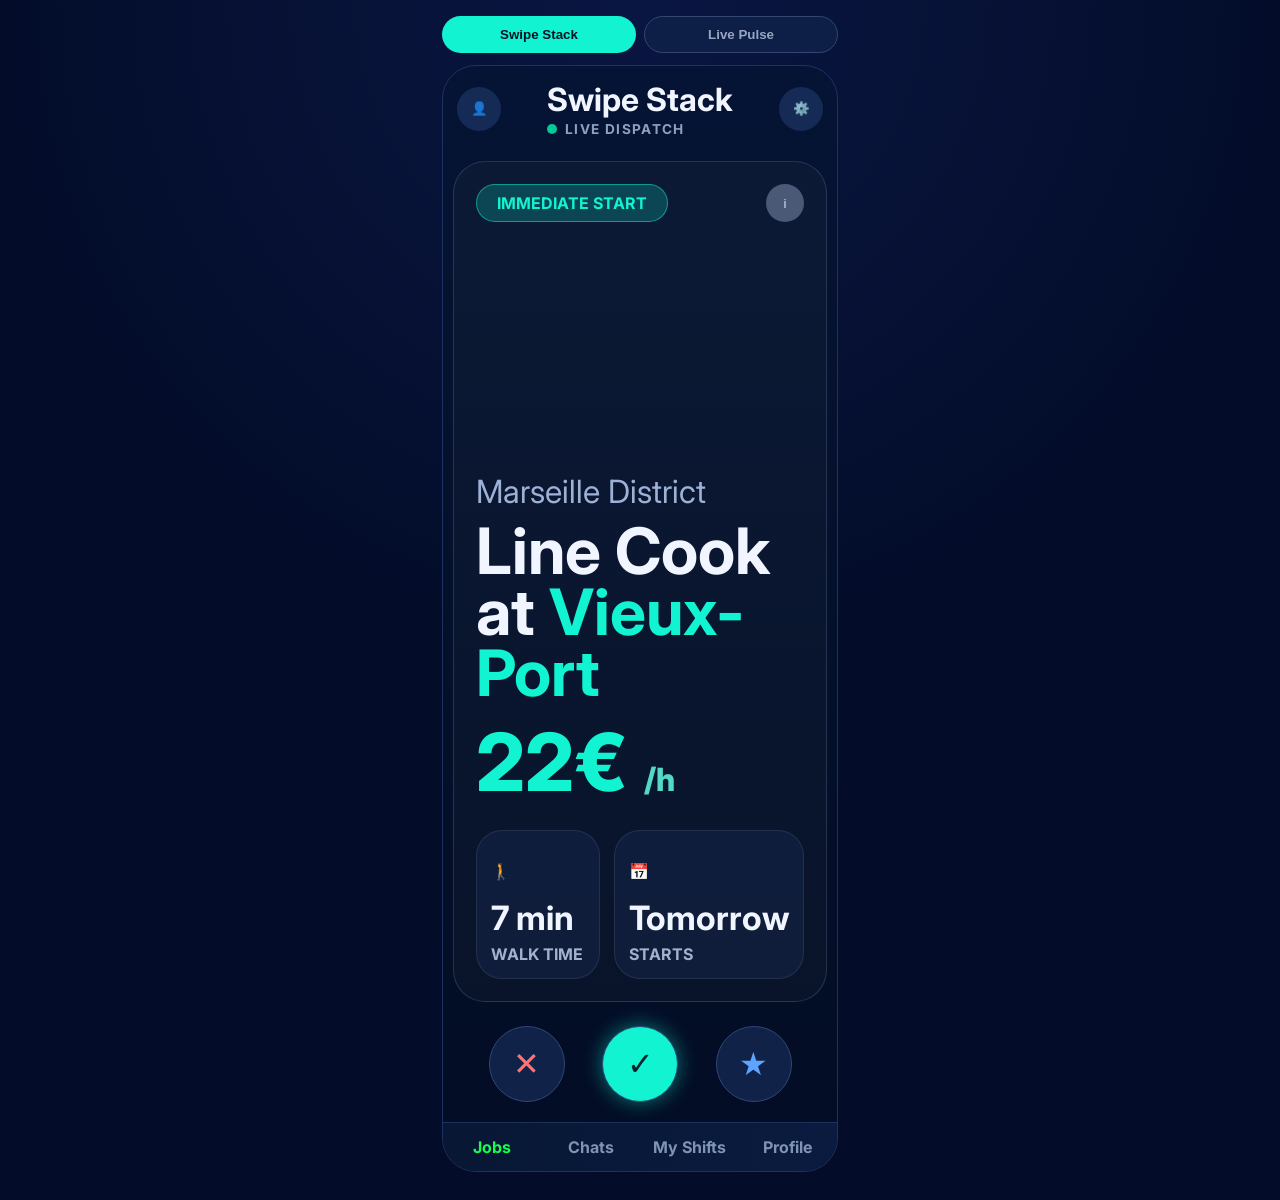
==== index.html @ 326748e1 "Add GitHub Pages deployment and preview guide" ====
<!DOCTYPE html>
<html lang="en">
  <head>
    <meta charset="UTF-8" />
    <meta name="viewport" content="width=device-width, initial-scale=1.0" />
    <title>JobSwipe MVP</title>
    <link rel="preconnect" href="https://fonts.googleapis.com" />
    <link rel="preconnect" href="https://fonts.gstatic.com" crossorigin />
    <link
      href="https://fonts.googleapis.com/css2?family=Inter:wght@400;500;600;700;800&display=swap"
      rel="stylesheet"
    />
    <link rel="stylesheet" href="styles.css" />
  </head>
  <body>
    <main class="app-shell">
      <header class="top-switcher">
        <button class="mode-btn active" data-mode="swipe">Swipe Stack</button>
        <button class="mode-btn" data-mode="pulse">Live Pulse</button>
      </header>

      <section class="phone" id="swipe-screen" aria-label="Swipe Stack screen">
        <div class="screen-header">
          <button class="circle-btn">👤</button>
          <div class="title-wrap">
            <h1>Swipe Stack</h1>
            <p><span class="dot"></span>LIVE DISPATCH</p>
          </div>
          <button class="circle-btn">⚙️</button>
        </div>

        <article class="map-card">
          <div class="badge">IMMEDIATE START</div>
          <button class="info-btn">i</button>

          <div class="job-copy">
            <p class="area">Marseille District</p>
            <h2>Line Cook at <span>Vieux-Port</span></h2>
            <p class="rate">22€ <small>/h</small></p>
          </div>

          <div class="meta-row">
            <div class="meta-card">
              <p class="meta-icon">🚶</p>
              <p class="meta-main">7 min</p>
              <p class="meta-label">WALK TIME</p>
            </div>
            <div class="meta-card">
              <p class="meta-icon">📅</p>
              <p class="meta-main">Tomorrow</p>
              <p class="meta-label">STARTS</p>
            </div>
          </div>
        </article>

        <div class="action-row">
          <button class="action reject">✕</button>
          <button class="action accept">✓</button>
          <button class="action save">★</button>
        </div>

        <nav class="bottom-nav">
          <a class="active" href="#">Jobs</a>
          <a href="#">Chats</a>
          <a href="#">My Shifts</a>
          <a href="#">Profile</a>
        </nav>
      </section>

      <section class="phone hidden" id="pulse-screen" aria-label="Live Pulse screen">
        <div class="screen-header">
          <button class="circle-btn">☰</button>
          <div class="title-wrap">
            <h1>Live Pulse</h1>
          </div>
          <button class="circle-btn">🔔</button>
        </div>

        <article class="radar-card">
          <div class="radar-head">
            <div>
              <p class="muted">CANDIDATE RADAR</p>
              <h2>Marseille, FR</h2>
            </div>
            <div class="pill">● LIVE</div>
          </div>
          <div class="radar-map">
            <div class="circle c1"></div>
            <div class="circle c2"></div>
            <div class="circle c3"></div>
            <button class="dispatch">Dispatch All</button>
          </div>
        </article>

        <div class="roles-head">
          <h2>Open Roles</h2>
          <a href="#">View All →</a>
        </div>

        <div class="roles-grid">
          <article class="role-card">
            <p class="tag urgent">URGENT</p>
            <h3>Server</h3>
            <p>4 spots open</p>
          </article>
          <article class="role-card">
            <p class="tag">STANDARD</p>
            <h3>Barista</h3>
            <p>2 spots open</p>
          </article>
        </div>

        <article class="mixologist">
          <div>
            <h3>Mixologist</h3>
            <p>Vieux-Port Location</p>
          </div>
          <span>+5</span>
        </article>

        <button class="instant-dispatch">⚡ Instant Dispatch</button>

        <nav class="bottom-nav">
          <a class="active" href="#">Pulse</a>
          <a href="#">Jobs</a>
          <a href="#">+</a>
          <a href="#">Messages</a>
          <a href="#">Profile</a>
        </nav>
      </section>
    </main>

    <script src="script.js"></script>
  </body>
</html>
---- styles.css ----
:root {
  --bg: #030d2a;
  --panel: #0d1a3a;
  --panel-soft: #132244;
  --text: #f1f5ff;
  --muted: #8ea0c2;
  --accent: #11f3d1;
  --accent-2: #14ff4e;
}

* {
  box-sizing: border-box;
}

body {
  margin: 0;
  font-family: Inter, system-ui, sans-serif;
  color: var(--text);
  background: radial-gradient(circle at top, #0a1642, var(--bg) 48%);
  min-height: 100vh;
}

.app-shell {
  width: min(100%, 420px);
  margin: 0 auto;
  padding: 16px 12px 28px;
}

.top-switcher {
  display: flex;
  gap: 8px;
  margin-bottom: 12px;
}

.mode-btn {
  flex: 1;
  border: 1px solid #314670;
  background: #0d1f46;
  color: #98a6c2;
  border-radius: 999px;
  padding: 10px;
  font-weight: 600;
}

.mode-btn.active {
  color: #041227;
  background: var(--accent);
  border-color: transparent;
}

.phone {
  border: 1px solid #1f325f;
  border-radius: 34px;
  background: linear-gradient(180deg, #051434, #03102b 55%, #030c24);
  overflow: hidden;
}

.screen-header {
  padding: 14px;
  display: flex;
  align-items: center;
  justify-content: space-between;
}

.circle-btn {
  width: 44px;
  height: 44px;
  border-radius: 50%;
  border: 0;
  color: #cbdbff;
  background: #152a54;
}

.title-wrap h1 {
  margin: 0;
  text-align: center;
  font-size: 2rem;
}

.title-wrap p {
  margin: 2px 0 0;
  color: var(--muted);
  font-weight: 700;
  letter-spacing: 0.1em;
  font-size: 0.85rem;
}

.dot {
  width: 10px;
  height: 10px;
  border-radius: 50%;
  background: #00c997;
  display: inline-block;
  margin-right: 8px;
}

.map-card,
.radar-card {
  margin: 10px;
  border-radius: 32px;
  border: 1px solid rgba(200, 220, 255, 0.15);
  background: linear-gradient(rgba(15, 28, 55, 0.72), rgba(10, 21, 44, 0.9)),
    url("https://images.unsplash.com/photo-1502920917128-1aa500764b95?q=80&w=1200&auto=format&fit=crop")
      center/cover;
  min-height: 520px;
  padding: 22px;
  position: relative;
}

.badge {
  display: inline-block;
  background: rgba(17, 243, 209, 0.2);
  color: var(--accent);
  border: 1px solid rgba(17, 243, 209, 0.5);
  border-radius: 999px;
  padding: 8px 20px;
  font-weight: 700;
}

.info-btn {
  position: absolute;
  right: 22px;
  top: 22px;
  border: 0;
  width: 38px;
  height: 38px;
  border-radius: 50%;
  color: #d2deef;
  background: rgba(190, 210, 239, 0.35);
}

.job-copy {
  margin-top: 250px;
}

.area {
  color: #9cb1d5;
  font-size: 2rem;
  margin: 0;
}

.job-copy h2 {
  font-size: 4rem;
  line-height: 0.95;
  margin: 10px 0;
}

.job-copy h2 span,
.rate {
  color: var(--accent);
}

.rate {
  font-size: 5rem;
  margin: 0;
  font-weight: 800;
}

.rate small {
  font-size: 2rem;
  color: #53d9c7;
}

.meta-row {
  display: grid;
  grid-template-columns: 1fr 1fr;
  gap: 14px;
  margin-top: 20px;
}

.meta-card {
  border-radius: 26px;
  background: rgba(19, 34, 68, 0.7);
  border: 1px solid rgba(200, 220, 255, 0.1);
  padding: 14px;
}

.meta-main {
  font-size: 2.1rem;
  font-weight: 700;
  margin: 8px 0 6px;
}

.meta-label {
  margin: 0;
  color: #a2b2ce;
  font-weight: 700;
}

.action-row {
  display: flex;
  justify-content: space-evenly;
  padding: 14px 8px 20px;
}

.action {
  width: 76px;
  height: 76px;
  border-radius: 50%;
  border: 1px solid #2f4678;
  background: #102247;
  color: #8ea2c3;
  font-size: 2rem;
}

.action.accept {
  background: var(--accent);
  color: #03232b;
  box-shadow: 0 0 20px rgba(17, 243, 209, 0.45);
}

.action.reject {
  color: #ff7272;
}

.action.save {
  color: #5ca4ff;
}

.bottom-nav {
  display: grid;
  grid-template-columns: repeat(4, 1fr);
  border-top: 1px solid #1d315d;
  background: linear-gradient(90deg, #071734, #0b1b3f);
}

#pulse-screen .bottom-nav {
  grid-template-columns: repeat(5, 1fr);
}

.bottom-nav a {
  text-align: center;
  text-decoration: none;
  color: #7f93b5;
  padding: 14px 4px;
  font-weight: 700;
}

.bottom-nav a.active {
  color: var(--accent-2);
}

.hidden {
  display: none;
}

.radar-card {
  min-height: 320px;
}

.radar-head {
  display: flex;
  justify-content: space-between;
}

.radar-head h2 {
  margin: 4px 0 0;
  font-size: 2rem;
}

.muted {
  margin: 0;
  color: #95a6c6;
  letter-spacing: 0.08em;
  font-weight: 700;
}

.pill {
  background: rgba(19, 255, 84, 0.15);
  color: var(--accent-2);
  padding: 8px 16px;
  border-radius: 999px;
  font-weight: 700;
  height: fit-content;
}

.radar-map {
  margin-top: 16px;
  min-height: 190px;
  border-radius: 24px;
  position: relative;
  background: rgba(15, 31, 59, 0.65);
  overflow: hidden;
}

.circle {
  position: absolute;
  border: 2px solid rgba(20, 255, 78, 0.45);
  border-radius: 50%;
}

.c1 {
  width: 210px;
  height: 210px;
  left: calc(50% - 105px);
  top: 0;
}

.c2 {
  width: 120px;
  height: 120px;
  left: calc(50% - 60px);
  top: 45px;
}

.c3 {
  width: 14px;
  height: 14px;
  left: calc(50% - 7px);
  top: 96px;
  background: var(--accent-2);
}

.dispatch {
  position: absolute;
  right: 12px;
  bottom: 12px;
  border: 0;
  border-radius: 999px;
  background: var(--accent-2);
  color: #052714;
  font-weight: 800;
  padding: 10px 18px;
}

.roles-head {
  display: flex;
  justify-content: space-between;
  align-items: baseline;
  padding: 0 16px;
}

.roles-head h2 {
  font-size: 2.4rem;
}

.roles-head a {
  color: var(--accent-2);
  font-weight: 700;
  text-decoration: none;
}

.roles-grid {
  display: grid;
  grid-template-columns: 1fr 1fr;
  gap: 12px;
  padding: 0 12px;
}

.role-card,
.mixologist {
  border-radius: 22px;
  border: 1px solid rgba(180, 200, 232, 0.16);
  background: #101f44;
  padding: 16px;
}

.role-card h3,
.mixologist h3 {
  margin: 12px 0 4px;
  font-size: 2.5rem;
}

.role-card p,
.mixologist p {
  margin: 0;
  color: #9fb0cb;
  font-size: 1.7rem;
}

.tag {
  color: #9ab0d4;
  font-weight: 700;
}

.tag.urgent {
  color: #ff7489;
}

.mixologist {
  margin: 12px;
  display: flex;
  justify-content: space-between;
  align-items: center;
}

.mixologist span {
  background: #22375f;
  width: 44px;
  height: 44px;
  border-radius: 50%;
  display: inline-grid;
  place-items: center;
  font-weight: 800;
}

.instant-dispatch {
  display: block;
  margin: 0 12px 12px;
  width: calc(100% - 24px);
  border: 0;
  border-radius: 999px;
  background: var(--accent-2);
  color: #02240f;
  font-size: 1.8rem;
  font-weight: 800;
  padding: 14px;
}

@media (max-width: 420px) {
  html {
    font-size: 10px;
  }
}
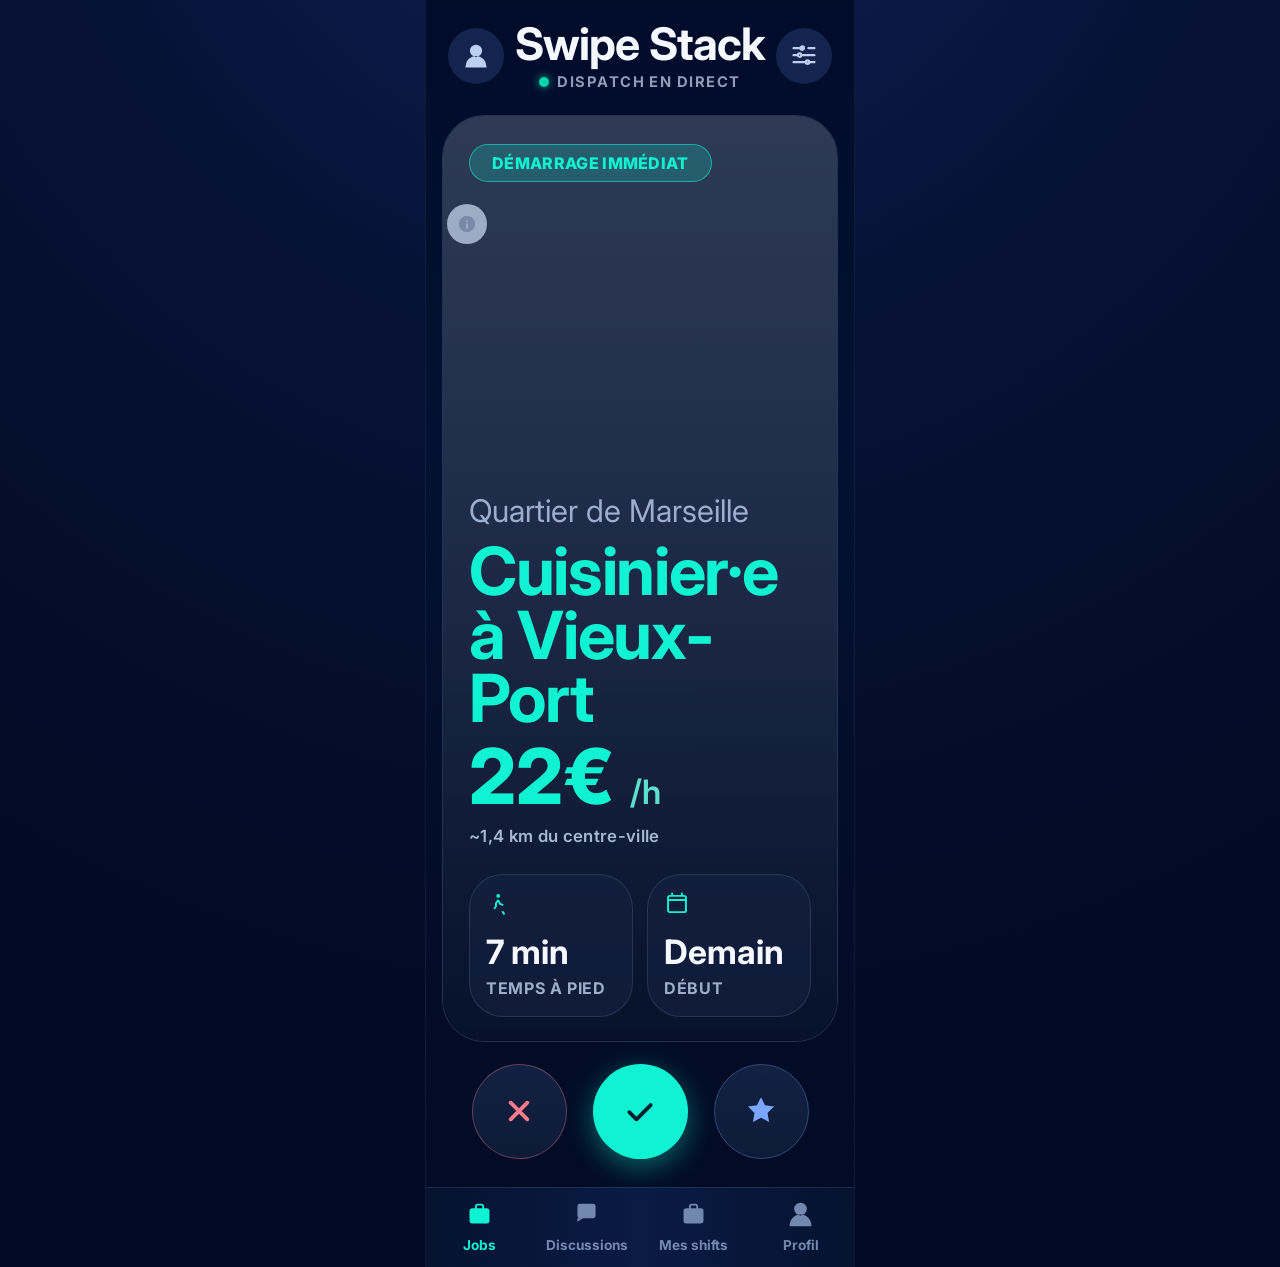
==== commit da86b8b4: "Polish light mode visual design" ====
--- a/index.html
+++ b/index.html
@@ -1,9 +1,9 @@
 <!DOCTYPE html>
-<html lang="en">
+<html lang="fr">
   <head>
     <meta charset="UTF-8" />
     <meta name="viewport" content="width=device-width, initial-scale=1.0" />
-    <title>JobSwipe MVP</title>
+    <title>JobSwipe — Swipe Stack</title>
     <link rel="preconnect" href="https://fonts.googleapis.com" />
     <link rel="preconnect" href="https://fonts.gstatic.com" crossorigin />
     <link
@@ -13,122 +13,89 @@
     <link rel="stylesheet" href="styles.css" />
   </head>
   <body>
-    <main class="app-shell">
-      <header class="top-switcher">
-        <button class="mode-btn active" data-mode="swipe">Swipe Stack</button>
-        <button class="mode-btn" data-mode="pulse">Live Pulse</button>
+    <svg class="svg-sprite" xmlns="http://www.w3.org/2000/svg" aria-hidden="true">
+      <symbol id="i-user" viewBox="0 0 24 24"><path d="M12 12.75a5.25 5.25 0 1 0 0-10.5 5.25 5.25 0 0 0 0 10.5ZM3 21a9 9 0 1 1 18 0v.75H3V21Z"/></symbol>
+      <symbol id="i-sliders" viewBox="0 0 24 24"><path d="M3 5.25h8.25M15.75 5.25H21M9 5.25a1.5 1.5 0 1 1 3 0 1.5 1.5 0 0 1-3 0Zm-6 6h3.75M11.25 11.25H21m-11.25 0a1.5 1.5 0 1 1-3 0 1.5 1.5 0 0 1 3 0Zm-6.75 6h9.75M15.75 17.25H21m-7.5 0a1.5 1.5 0 1 1 3 0 1.5 1.5 0 0 1-3 0Z" fill="none" stroke="currentColor" stroke-width="1.8" stroke-linecap="round" stroke-linejoin="round"/></symbol>
+      <symbol id="i-info" viewBox="0 0 24 24"><path d="M12 2.25a9.75 9.75 0 1 0 0 19.5 9.75 9.75 0 0 0 0-19.5Zm0 5.25a1.125 1.125 0 1 1 0 2.25 1.125 1.125 0 0 1 0-2.25Zm1.125 9.75h-2.25v-6h2.25v6Z"/></symbol>
+      <symbol id="i-walk" viewBox="0 0 24 24"><path d="M13 4.5a1.75 1.75 0 1 1-3.5 0 1.75 1.75 0 0 1 3.5 0Zm-3 3.25 2.2.65 1.3 2.6 2.75 1.15-.7 1.65-3.35-1.4-1.1-2.15-1.05 1.4v2.7L8.2 17.1l-1.4-1.1 1.5-1.95v-2.95l1.7-2.35Zm5.85 10.4 1.95 3.1-1.55.95-1.95-3.1 1.55-.95Z"/></symbol>
+      <symbol id="i-calendar" viewBox="0 0 24 24"><path d="M7.5 2.25v2.25M16.5 2.25v2.25M3.75 8.25h16.5M5.25 4.5h13.5a1.5 1.5 0 0 1 1.5 1.5v12a1.5 1.5 0 0 1-1.5 1.5H5.25a1.5 1.5 0 0 1-1.5-1.5V6a1.5 1.5 0 0 1 1.5-1.5Z" fill="none" stroke="currentColor" stroke-width="1.8" stroke-linecap="round" stroke-linejoin="round"/></symbol>
+      <symbol id="i-x" viewBox="0 0 24 24"><path d="m6.75 6.75 10.5 10.5m0-10.5-10.5 10.5" fill="none" stroke="currentColor" stroke-width="2.4" stroke-linecap="round"/></symbol>
+      <symbol id="i-check" viewBox="0 0 24 24"><path d="m5.25 12.75 4.5 4.5 9-9" fill="none" stroke="currentColor" stroke-width="2.4" stroke-linecap="round" stroke-linejoin="round"/></symbol>
+      <symbol id="i-star" viewBox="0 0 24 24"><path d="m12 3.25 2.54 5.15 5.69.83-4.11 4.01.97 5.67L12 16.23l-5.09 2.68.97-5.67-4.11-4.01 5.69-.83L12 3.25Z"/></symbol>
+      <symbol id="i-briefcase" viewBox="0 0 24 24"><path d="M8.25 5.25a2.25 2.25 0 0 1 2.25-2.25h3a2.25 2.25 0 0 1 2.25 2.25v1.5h2.25A2.25 2.25 0 0 1 20.25 9v8.25a2.25 2.25 0 0 1-2.25 2.25H6A2.25 2.25 0 0 1 3.75 17.25V9A2.25 2.25 0 0 1 6 6.75h2.25v-1.5Zm1.5 0v1.5h4.5v-1.5a.75.75 0 0 0-.75-.75h-3a.75.75 0 0 0-.75.75Z"/></symbol>
+      <symbol id="i-chat" viewBox="0 0 24 24"><path d="M4.5 5.25A2.25 2.25 0 0 1 6.75 3h10.5a2.25 2.25 0 0 1 2.25 2.25v7.5A2.25 2.25 0 0 1 17.25 15H9l-4.5 3v-3H6.75A2.25 2.25 0 0 1 4.5 12.75v-7.5Z"/></symbol>
+    </svg>
+
+    <main class="phone" aria-label="Écran Swipe Stack">
+      <header class="screen-header">
+        <button class="circle-btn" aria-label="Profil"><svg><use href="#i-user"/></svg></button>
+        <div class="title-wrap">
+          <h1>Swipe Stack</h1>
+          <p><span class="dot"></span><span data-i18n="liveDispatch">DISPATCH EN DIRECT</span></p>
+        </div>
+        <button class="circle-btn" id="settings-toggle" aria-label="Paramètres"><svg><use href="#i-sliders"/></svg></button>
       </header>
 
-      <section class="phone" id="swipe-screen" aria-label="Swipe Stack screen">
-        <div class="screen-header">
-          <button class="circle-btn">👤</button>
-          <div class="title-wrap">
-            <h1>Swipe Stack</h1>
-            <p><span class="dot"></span>LIVE DISPATCH</p>
-          </div>
-          <button class="circle-btn">⚙️</button>
+      <article class="map-card">
+        <iframe
+          class="map-bg"
+          title="Carte de la zone du job"
+          loading="lazy"
+          referrerpolicy="no-referrer-when-downgrade"
+          src="https://www.google.com/maps?q=Vieux-Port%2C+Marseille&z=13&output=embed"
+        ></iframe>
+        <div class="map-overlay" aria-hidden="true"></div>
+
+        <div class="badge" data-i18n="urgent">DÉMARRAGE IMMÉDIAT</div>
+        <button class="info-btn" aria-label="Info"><svg><use href="#i-info"/></svg></button>
+
+        <div class="job-copy">
+          <p class="area" data-i18n="district">Quartier de Marseille</p>
+          <h2><span data-i18n="lineCookAt">Cuisinier·e à</span> <span>Vieux-Port</span></h2>
+          <p class="rate">22€ <small>/h</small></p>
+          <p class="distance" data-i18n="distance">~1,4 km du centre-ville</p>
         </div>
 
-        <article class="map-card">
-          <div class="badge">IMMEDIATE START</div>
-          <button class="info-btn">i</button>
+        <div class="meta-row">
+          <div class="meta-card">
+            <svg class="meta-icon"><use href="#i-walk"/></svg>
+            <p class="meta-main">7 min</p>
+            <p class="meta-label" data-i18n="walkTime">TEMPS À PIED</p>
+          </div>
+          <div class="meta-card">
+            <svg class="meta-icon"><use href="#i-calendar"/></svg>
+            <p class="meta-main" data-i18n="tomorrow">Demain</p>
+            <p class="meta-label" data-i18n="starts">DÉBUT</p>
+          </div>
+        </div>
+      </article>
 
-          <div class="job-copy">
-            <p class="area">Marseille District</p>
-            <h2>Line Cook at <span>Vieux-Port</span></h2>
-            <p class="rate">22€ <small>/h</small></p>
-          </div>
+      <div class="action-row">
+        <button class="action reject" aria-label="Refuser"><svg><use href="#i-x"/></svg></button>
+        <button class="action accept" aria-label="Accepter"><svg><use href="#i-check"/></svg></button>
+        <button class="action save" aria-label="Favori"><svg><use href="#i-star"/></svg></button>
+      </div>
 
-          <div class="meta-row">
-            <div class="meta-card">
-              <p class="meta-icon">🚶</p>
-              <p class="meta-main">7 min</p>
-              <p class="meta-label">WALK TIME</p>
-            </div>
-            <div class="meta-card">
-              <p class="meta-icon">📅</p>
-              <p class="meta-main">Tomorrow</p>
-              <p class="meta-label">STARTS</p>
-            </div>
-          </div>
-        </article>
+      <nav class="bottom-nav">
+        <a class="active" href="#"><svg><use href="#i-briefcase"/></svg><span data-i18n="jobs">Jobs</span></a>
+        <a href="#"><svg><use href="#i-chat"/></svg><span data-i18n="chats">Discussions</span></a>
+        <a href="#"><svg><use href="#i-briefcase"/></svg><span data-i18n="shifts">Mes shifts</span></a>
+        <a href="#"><svg><use href="#i-user"/></svg><span data-i18n="profile">Profil</span></a>
+      </nav>
+    </main>
 
-        <div class="action-row">
-          <button class="action reject">✕</button>
-          <button class="action accept">✓</button>
-          <button class="action save">★</button>
-        </div>
-
-        <nav class="bottom-nav">
-          <a class="active" href="#">Jobs</a>
-          <a href="#">Chats</a>
-          <a href="#">My Shifts</a>
-          <a href="#">Profile</a>
-        </nav>
-      </section>
-
-      <section class="phone hidden" id="pulse-screen" aria-label="Live Pulse screen">
-        <div class="screen-header">
-          <button class="circle-btn">☰</button>
-          <div class="title-wrap">
-            <h1>Live Pulse</h1>
-          </div>
-          <button class="circle-btn">🔔</button>
-        </div>
-
-        <article class="radar-card">
-          <div class="radar-head">
-            <div>
-              <p class="muted">CANDIDATE RADAR</p>
-              <h2>Marseille, FR</h2>
-            </div>
-            <div class="pill">● LIVE</div>
-          </div>
-          <div class="radar-map">
-            <div class="circle c1"></div>
-            <div class="circle c2"></div>
-            <div class="circle c3"></div>
-            <button class="dispatch">Dispatch All</button>
-          </div>
-        </article>
-
-        <div class="roles-head">
-          <h2>Open Roles</h2>
-          <a href="#">View All →</a>
-        </div>
-
-        <div class="roles-grid">
-          <article class="role-card">
-            <p class="tag urgent">URGENT</p>
-            <h3>Server</h3>
-            <p>4 spots open</p>
-          </article>
-          <article class="role-card">
-            <p class="tag">STANDARD</p>
-            <h3>Barista</h3>
-            <p>2 spots open</p>
-          </article>
-        </div>
-
-        <article class="mixologist">
-          <div>
-            <h3>Mixologist</h3>
-            <p>Vieux-Port Location</p>
-          </div>
-          <span>+5</span>
-        </article>
-
-        <button class="instant-dispatch">⚡ Instant Dispatch</button>
-
-        <nav class="bottom-nav">
-          <a class="active" href="#">Pulse</a>
-          <a href="#">Jobs</a>
-          <a href="#">+</a>
-          <a href="#">Messages</a>
-          <a href="#">Profile</a>
-        </nav>
-      </section>
-    </main>
+    <aside class="settings-panel" id="settings-panel" aria-hidden="true">
+      <h3>Paramètres</h3>
+      <label class="setting-row">
+        <span>Mode clair</span>
+        <input id="theme-toggle" type="checkbox" />
+      </label>
+      <label class="setting-row">
+        <span>English mode</span>
+        <input id="lang-toggle" type="checkbox" />
+      </label>
+      <button id="settings-close" class="settings-close">Fermer</button>
+    </aside>
 
     <script src="script.js"></script>
   </body>
--- a/styles.css
+++ b/styles.css
@@ -1,414 +1,324 @@
 :root {
-  --bg: #030d2a;
-  --panel: #0d1a3a;
-  --panel-soft: #132244;
-  --text: #f1f5ff;
-  --muted: #8ea0c2;
-  --accent: #11f3d1;
-  --accent-2: #14ff4e;
-}
-
-* {
-  box-sizing: border-box;
-}
+  --bg-top: #071237;
+  --bg-bottom: #020b24;
+  --text: #f5f8ff;
+  --teal: #10f3d2;
+  --teal-soft: rgba(16, 243, 210, 0.2);
+  --blue-icon: #7ba6ff;
+  --danger: #ff7b8b;
+}
+
+* { box-sizing: border-box; }
 
 body {
   margin: 0;
+  min-height: 100vh;
+  display: grid;
+  place-items: center;
   font-family: Inter, system-ui, sans-serif;
+  background: radial-gradient(circle at 50% -20%, #12235a 0%, var(--bg-top) 35%, var(--bg-bottom) 78%);
   color: var(--text);
-  background: radial-gradient(circle at top, #0a1642, var(--bg) 48%);
+}
+
+.svg-sprite { width: 0; height: 0; position: absolute; }
+
+.phone {
+  width: min(100vw, 430px);
   min-height: 100vh;
-}
-
-.app-shell {
-  width: min(100%, 420px);
-  margin: 0 auto;
-  padding: 16px 12px 28px;
-}
-
-.top-switcher {
-  display: flex;
-  gap: 8px;
-  margin-bottom: 12px;
-}
-
-.mode-btn {
-  flex: 1;
-  border: 1px solid #314670;
-  background: #0d1f46;
-  color: #98a6c2;
-  border-radius: 999px;
-  padding: 10px;
-  font-weight: 600;
-}
-
-.mode-btn.active {
-  color: #041227;
-  background: var(--accent);
-  border-color: transparent;
-}
-
-.phone {
-  border: 1px solid #1f325f;
-  border-radius: 34px;
-  background: linear-gradient(180deg, #051434, #03102b 55%, #030c24);
-  overflow: hidden;
+  background: linear-gradient(180deg, #010c2b 0%, #041031 35%, #020b23 100%);
+  position: relative;
+  border-inline: 1px solid rgba(160, 186, 238, 0.08);
 }
 
 .screen-header {
-  padding: 14px;
   display: flex;
   align-items: center;
   justify-content: space-between;
+  padding: 22px 22px 16px;
 }
 
 .circle-btn {
-  width: 44px;
-  height: 44px;
+  width: 56px;
+  height: 56px;
   border-radius: 50%;
-  border: 0;
-  color: #cbdbff;
-  background: #152a54;
-}
-
-.title-wrap h1 {
-  margin: 0;
-  text-align: center;
-  font-size: 2rem;
-}
-
-.title-wrap p {
-  margin: 2px 0 0;
-  color: var(--muted);
-  font-weight: 700;
-  letter-spacing: 0.1em;
-  font-size: 0.85rem;
-}
-
+  border: none;
+  background: #13254e;
+  color: #bcd0f2;
+  display: grid;
+  place-items: center;
+}
+
+.circle-btn svg { width: 28px; height: 28px; fill: currentColor; }
+
+.title-wrap { text-align: center; }
+.title-wrap h1 { margin: 0; font-size: 2.8rem; line-height: 1; letter-spacing: -0.02em; }
+.title-wrap p { margin: 6px 0 0; color: #8f9db8; font-weight: 700; letter-spacing: 0.1em; font-size: 0.92rem; }
 .dot {
+  display: inline-block;
   width: 10px;
   height: 10px;
+  margin-right: 8px;
   border-radius: 50%;
-  background: #00c997;
-  display: inline-block;
-  margin-right: 8px;
-}
-
-.map-card,
-.radar-card {
-  margin: 10px;
-  border-radius: 32px;
-  border: 1px solid rgba(200, 220, 255, 0.15);
-  background: linear-gradient(rgba(15, 28, 55, 0.72), rgba(10, 21, 44, 0.9)),
-    url("https://images.unsplash.com/photo-1502920917128-1aa500764b95?q=80&w=1200&auto=format&fit=crop")
-      center/cover;
-  min-height: 520px;
-  padding: 22px;
+  background: #00d6ab;
+  box-shadow: 0 0 8px rgba(0, 214, 171, 0.8);
+}
+
+.map-card {
+  margin: 8px 16px 0;
+  padding: 28px 26px 24px;
+  min-height: 690px;
+  border-radius: 42px;
+  border: 1px solid rgba(162, 183, 219, 0.22);
   position: relative;
-}
+  overflow: hidden;
+  isolation: isolate;
+}
+
+.map-bg {
+  position: absolute;
+  inset: 0;
+  width: 100%;
+  height: 100%;
+  border: 0;
+  filter: grayscale(0.45) brightness(0.72) contrast(0.94);
+  transform: scale(1.06);
+  transform-origin: center;
+}
+
+.map-overlay {
+  position: absolute;
+  inset: 0;
+  background: linear-gradient(180deg, rgba(82, 94, 118, 0.56) 0%, rgba(41, 54, 82, 0.62) 55%, rgba(7, 18, 43, 0.93) 100%);
+}
+
+.map-card > *:not(.map-bg):not(.map-overlay) { position: relative; z-index: 1; }
 
 .badge {
   display: inline-block;
-  background: rgba(17, 243, 209, 0.2);
-  color: var(--accent);
-  border: 1px solid rgba(17, 243, 209, 0.5);
   border-radius: 999px;
-  padding: 8px 20px;
-  font-weight: 700;
+  background: var(--teal-soft);
+  border: 1px solid rgba(16, 243, 210, 0.55);
+  color: var(--teal);
+  font-weight: 800;
+  letter-spacing: 0.02em;
+  font-size: 1rem;
+  padding: 8px 22px;
 }
 
 .info-btn {
   position: absolute;
+  top: 22px;
   right: 22px;
-  top: 22px;
-  border: 0;
-  width: 38px;
-  height: 38px;
+  width: 40px;
+  height: 40px;
+  border: none;
   border-radius: 50%;
-  color: #d2deef;
-  background: rgba(190, 210, 239, 0.35);
-}
-
-.job-copy {
-  margin-top: 250px;
-}
-
-.area {
-  color: #9cb1d5;
-  font-size: 2rem;
-  margin: 0;
-}
-
-.job-copy h2 {
-  font-size: 4rem;
-  line-height: 0.95;
-  margin: 10px 0;
-}
-
+  background: rgba(196, 212, 237, 0.75);
+  color: #768aaa;
+  display: grid;
+  place-items: center;
+}
+
+.info-btn svg { width: 20px; height: 20px; fill: currentColor; }
+
+.job-copy { margin-top: 270px; }
+.area { margin: 0; color: #9caed0; font-size: 1.95rem; }
+.job-copy h2 { margin: 10px 0 8px; font-size: 4.15rem; line-height: 0.96; letter-spacing: -0.02em; }
 .job-copy h2 span,
-.rate {
-  color: var(--accent);
-}
-
-.rate {
-  font-size: 5rem;
-  margin: 0;
-  font-weight: 800;
-}
-
-.rate small {
-  font-size: 2rem;
-  color: #53d9c7;
-}
-
-.meta-row {
-  display: grid;
-  grid-template-columns: 1fr 1fr;
-  gap: 14px;
-  margin-top: 20px;
-}
-
+.rate { color: var(--teal); }
+.rate { margin: 0; font-size: 4.8rem; font-weight: 800; line-height: 1; }
+.rate small { font-size: 2.1rem; color: #5ddfcb; font-weight: 600; }
+.distance { margin: 10px 0 0; color: #a8b7d4; font-size: 1.05rem; letter-spacing: 0.02em; font-weight: 600; }
+
+.meta-row { margin-top: 28px; display: grid; grid-template-columns: 1fr 1fr; gap: 14px; }
 .meta-card {
-  border-radius: 26px;
-  background: rgba(19, 34, 68, 0.7);
-  border: 1px solid rgba(200, 220, 255, 0.1);
-  padding: 14px;
-}
-
-.meta-main {
-  font-size: 2.1rem;
+  border-radius: 34px;
+  background: rgba(21, 35, 67, 0.62);
+  border: 1px solid rgba(157, 178, 214, 0.16);
+  padding: 16px 16px 18px;
+}
+.meta-icon { width: 26px; height: 26px; color: var(--teal); fill: currentColor; margin-bottom: 10px; }
+.meta-main { margin: 0; font-size: 2.1rem; font-weight: 700; }
+.meta-label { margin: 6px 0 0; color: #9facca; font-size: 1rem; font-weight: 700; letter-spacing: 0.04em; }
+
+.action-row { display: flex; justify-content: center; gap: 26px; padding: 22px 18px 18px; }
+.action {
+  width: 95px;
+  height: 95px;
+  border-radius: 50%;
+  border: 1px solid #314a7a;
+  background: linear-gradient(180deg, rgba(30, 49, 87, 0.58), rgba(18, 33, 63, 0.72));
+  color: #89a1ca;
+  display: grid;
+  place-items: center;
+}
+.action svg { width: 38px; height: 38px; fill: none; stroke: currentColor; }
+.action.reject { color: var(--danger); border-color: rgba(255, 123, 139, 0.35); }
+.action.accept {
+  color: #041f2f;
+  border: none;
+  background: var(--teal);
+  box-shadow: 0 8px 28px rgba(16, 243, 210, 0.38);
+}
+.action.accept svg { stroke: #052530; }
+.action.save { color: var(--blue-icon); }
+.action.save svg { fill: currentColor; stroke: none; }
+
+.bottom-nav {
+  margin-top: 10px;
+  display: grid;
+  grid-template-columns: repeat(4, 1fr);
+  border-top: 1px solid rgba(154, 178, 226, 0.14);
+  background: linear-gradient(90deg, #051330, #0a1b44, #051330);
+}
+
+.bottom-nav a {
+  text-decoration: none;
+  color: #7388ae;
+  padding: 12px 4px 14px;
+  display: grid;
+  justify-items: center;
+  gap: 8px;
   font-weight: 700;
-  margin: 8px 0 6px;
-}
-
-.meta-label {
-  margin: 0;
-  color: #a2b2ce;
+  font-size: 0.85rem;
+}
+.bottom-nav a svg { width: 29px; height: 29px; fill: currentColor; }
+.bottom-nav a.active { color: var(--teal); }
+
+.settings-panel {
+  position: fixed;
+  top: 18px;
+  right: 14px;
+  width: 250px;
+  border-radius: 16px;
+  border: 1px solid rgba(150, 176, 223, 0.3);
+  background: #0d1d42;
+  padding: 16px;
+  transform: translateY(-14px);
+  opacity: 0;
+  pointer-events: none;
+  transition: 0.2s ease;
+}
+
+.settings-panel.open {
+  transform: translateY(0);
+  opacity: 1;
+  pointer-events: auto;
+}
+
+.settings-panel h3 { margin: 0 0 10px; }
+.setting-row { display: flex; justify-content: space-between; margin: 10px 0; color: #d8e4ff; }
+.settings-close {
+  margin-top: 10px;
+  width: 100%;
+  border: none;
+  border-radius: 10px;
+  padding: 9px;
   font-weight: 700;
-}
-
-.action-row {
-  display: flex;
-  justify-content: space-evenly;
-  padding: 14px 8px 20px;
-}
-
-.action {
-  width: 76px;
-  height: 76px;
-  border-radius: 50%;
-  border: 1px solid #2f4678;
-  background: #102247;
-  color: #8ea2c3;
-  font-size: 2rem;
-}
-
-.action.accept {
-  background: var(--accent);
-  color: #03232b;
-  box-shadow: 0 0 20px rgba(17, 243, 209, 0.45);
-}
-
-.action.reject {
-  color: #ff7272;
-}
-
-.action.save {
-  color: #5ca4ff;
-}
-
-.bottom-nav {
-  display: grid;
-  grid-template-columns: repeat(4, 1fr);
-  border-top: 1px solid #1d315d;
-  background: linear-gradient(90deg, #071734, #0b1b3f);
-}
-
-#pulse-screen .bottom-nav {
-  grid-template-columns: repeat(5, 1fr);
-}
-
-.bottom-nav a {
-  text-align: center;
-  text-decoration: none;
-  color: #7f93b5;
-  padding: 14px 4px;
-  font-weight: 700;
-}
-
-.bottom-nav a.active {
-  color: var(--accent-2);
-}
-
-.hidden {
-  display: none;
-}
-
-.radar-card {
-  min-height: 320px;
-}
-
-.radar-head {
-  display: flex;
-  justify-content: space-between;
-}
-
-.radar-head h2 {
-  margin: 4px 0 0;
-  font-size: 2rem;
-}
-
-.muted {
-  margin: 0;
-  color: #95a6c6;
-  letter-spacing: 0.08em;
-  font-weight: 700;
-}
-
-.pill {
-  background: rgba(19, 255, 84, 0.15);
-  color: var(--accent-2);
-  padding: 8px 16px;
-  border-radius: 999px;
-  font-weight: 700;
-  height: fit-content;
-}
-
-.radar-map {
-  margin-top: 16px;
-  min-height: 190px;
-  border-radius: 24px;
-  position: relative;
-  background: rgba(15, 31, 59, 0.65);
-  overflow: hidden;
-}
-
-.circle {
-  position: absolute;
-  border: 2px solid rgba(20, 255, 78, 0.45);
-  border-radius: 50%;
-}
-
-.c1 {
-  width: 210px;
-  height: 210px;
-  left: calc(50% - 105px);
-  top: 0;
-}
-
-.c2 {
-  width: 120px;
-  height: 120px;
-  left: calc(50% - 60px);
-  top: 45px;
-}
-
-.c3 {
-  width: 14px;
-  height: 14px;
-  left: calc(50% - 7px);
-  top: 96px;
-  background: var(--accent-2);
-}
-
-.dispatch {
-  position: absolute;
-  right: 12px;
-  bottom: 12px;
-  border: 0;
-  border-radius: 999px;
-  background: var(--accent-2);
-  color: #052714;
-  font-weight: 800;
-  padding: 10px 18px;
-}
-
-.roles-head {
-  display: flex;
-  justify-content: space-between;
-  align-items: baseline;
-  padding: 0 16px;
-}
-
-.roles-head h2 {
-  font-size: 2.4rem;
-}
-
-.roles-head a {
-  color: var(--accent-2);
-  font-weight: 700;
-  text-decoration: none;
-}
-
-.roles-grid {
-  display: grid;
-  grid-template-columns: 1fr 1fr;
-  gap: 12px;
-  padding: 0 12px;
-}
-
-.role-card,
-.mixologist {
-  border-radius: 22px;
-  border: 1px solid rgba(180, 200, 232, 0.16);
-  background: #101f44;
-  padding: 16px;
-}
-
-.role-card h3,
-.mixologist h3 {
-  margin: 12px 0 4px;
-  font-size: 2.5rem;
-}
-
-.role-card p,
-.mixologist p {
-  margin: 0;
-  color: #9fb0cb;
-  font-size: 1.7rem;
-}
-
-.tag {
-  color: #9ab0d4;
-  font-weight: 700;
-}
-
-.tag.urgent {
-  color: #ff7489;
-}
-
-.mixologist {
-  margin: 12px;
-  display: flex;
-  justify-content: space-between;
-  align-items: center;
-}
-
-.mixologist span {
-  background: #22375f;
-  width: 44px;
-  height: 44px;
-  border-radius: 50%;
-  display: inline-grid;
-  place-items: center;
-  font-weight: 800;
-}
-
-.instant-dispatch {
-  display: block;
-  margin: 0 12px 12px;
-  width: calc(100% - 24px);
-  border: 0;
-  border-radius: 999px;
-  background: var(--accent-2);
-  color: #02240f;
-  font-size: 1.8rem;
-  font-weight: 800;
-  padding: 14px;
-}
-
-@media (max-width: 420px) {
-  html {
-    font-size: 10px;
-  }
-}
+  background: #1b2f5e;
+  color: #e5edff;
+}
+
+body.light-mode {
+  --bg-top: #f8fbff;
+  --bg-bottom: #dbe8ff;
+  --text: #0e2249;
+  --teal: #00bfa8;
+  --teal-soft: rgba(0, 191, 168, 0.14);
+  --blue-icon: #4f7ddd;
+  --danger: #eb6478;
+}
+
+body.light-mode {
+  background: radial-gradient(circle at 30% -10%, #ffffff 0%, #eef4ff 38%, #d9e7ff 100%);
+}
+
+body.light-mode .phone {
+  background: linear-gradient(180deg, #fdfefe 0%, #f0f5ff 42%, #e5eeff 100%);
+  border-inline-color: rgba(94, 122, 178, 0.22);
+  box-shadow: 0 24px 80px rgba(62, 92, 150, 0.2);
+}
+
+body.light-mode .circle-btn {
+  background: linear-gradient(180deg, #f7faff, #e4edff);
+  color: #4f679a;
+  box-shadow: inset 0 1px 0 rgba(255,255,255,0.95), 0 6px 18px rgba(78, 106, 162, 0.18);
+}
+
+body.light-mode .title-wrap p,
+body.light-mode .area,
+body.light-mode .distance,
+body.light-mode .meta-label,
+body.light-mode .bottom-nav a {
+  color: #6179a8;
+}
+
+body.light-mode .map-card {
+  border-color: rgba(127, 154, 207, 0.34);
+  box-shadow: 0 20px 48px rgba(83, 112, 167, 0.22);
+}
+
+body.light-mode .map-bg {
+  filter: grayscale(0.25) brightness(1.02) contrast(0.93) saturate(0.9);
+}
+
+body.light-mode .map-overlay {
+  background: linear-gradient(180deg, rgba(236, 244, 255, 0.4) 0%, rgba(199, 216, 246, 0.45) 52%, rgba(149, 173, 216, 0.68) 100%);
+}
+
+body.light-mode .badge {
+  color: #00a890;
+  background: rgba(0, 191, 168, 0.1);
+  border-color: rgba(0, 168, 144, 0.34);
+}
+
+body.light-mode .info-btn {
+  background: rgba(238, 245, 255, 0.88);
+  color: #6481b0;
+  box-shadow: 0 4px 16px rgba(100, 129, 176, 0.22);
+}
+
+body.light-mode .meta-card,
+body.light-mode .action,
+body.light-mode .settings-panel {
+  background: linear-gradient(180deg, rgba(247, 250, 255, 0.95), rgba(229, 238, 255, 0.92));
+  border-color: rgba(109, 137, 190, 0.26);
+  box-shadow: inset 0 1px 0 rgba(255,255,255,0.9), 0 8px 22px rgba(90, 120, 180, 0.16);
+}
+
+body.light-mode .action.reject {
+  color: #d95a70;
+  border-color: rgba(217, 90, 112, 0.28);
+}
+
+body.light-mode .action.accept {
+  background: linear-gradient(180deg, #1cf6d5 0%, #00d7b8 100%);
+  box-shadow: 0 10px 28px rgba(0, 191, 168, 0.36);
+}
+
+body.light-mode .action.save {
+  color: #4a78da;
+}
+
+body.light-mode .bottom-nav {
+  background: linear-gradient(90deg, #f5f9ff, #e7efff, #f5f9ff);
+  border-top-color: rgba(94, 122, 178, 0.22);
+}
+
+body.light-mode .bottom-nav a.active {
+  color: #00aa91;
+}
+
+body.light-mode .setting-row {
+  color: #33507f;
+}
+
+body.light-mode .settings-close {
+  background: linear-gradient(180deg, #3f6ec8, #3158aa);
+  color: #f5f8ff;
+}
+
+@media (max-width: 430px) {
+  html { font-size: 10px; }
+  .settings-panel { top: 10px; right: 10px; width: calc(100% - 20px); }
+}
